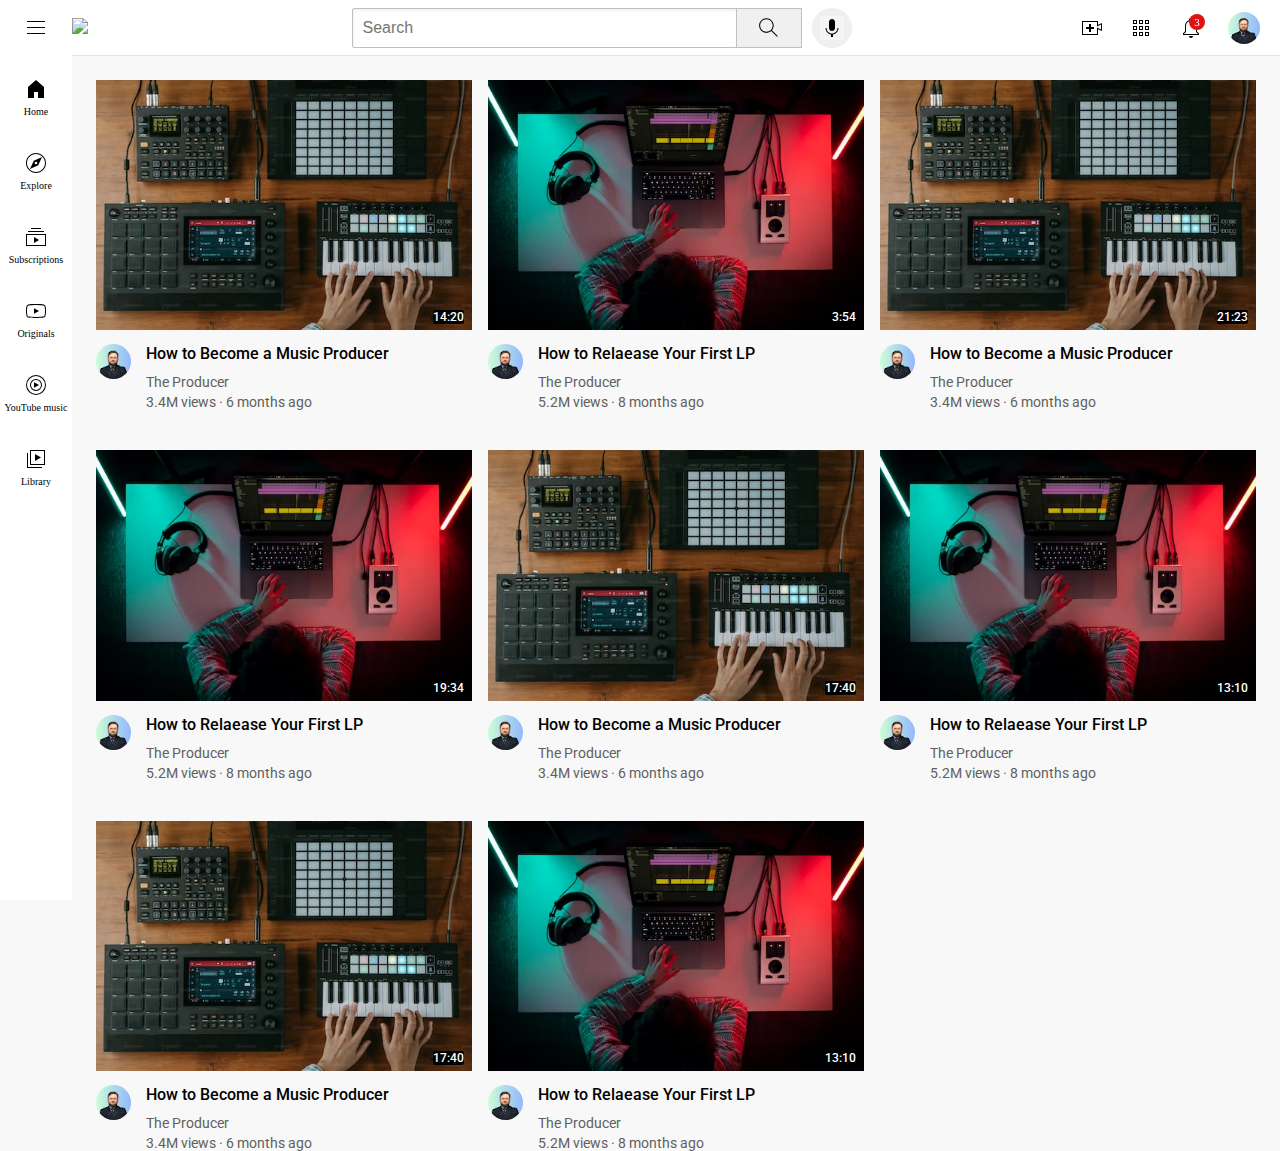
==== templates/index.html @ 8ea4e2fc "Updated" ====
<!DOCTYPE html>
<html lang="en">

<head>
    <meta charset="UTF-8">
    <meta name="viewport" content="width=device-width, initial-scale=1.0">
    <title>YouTube.com Clone</title>

    <link rel="preconnect" href="https://fonts.googleapis.com">
    <link rel="preconnect" href="https://fonts.gstatic.com" crossorigin>
    <link
        href="https://fonts.googleapis.com/css2?family=Poppins:wght@300;400;500;600;700;800&family=Roboto:wght@400;500;700&display=swap"
        rel="stylesheet">
    <link rel="stylesheet" href="/static/css/general.css">
    <link rel="stylesheet" href="/static/css/header.css">
    <link rel="stylesheet" href="/static/css/video.css">
    <link rel="stylesheet" href="/static/css/sidebar.css">
</head>

<body>

    <!-- Creating a header -->
    <!-- We can notice that they're being aligned vertically. 
    Because divs by default display block. So we need to set a flexbox-->
    <div class="header">
        <div class="left-section">
            <img class="hamburger-menu" src="/static/icons/hamburger-menu.svg">
            <img class="youtube-logo" src="static/icons/youtube-logo.svg">

        </div>
        <div class="middle-section">
            <!-- Creating a Search Bar -->
            <input class="search-bar" type="text" placeholder="Search">
            <button class="search-button">
                <img class="search-icon" src="/static/icons/search.svg">
                <!-- position absolute inside relative -->
                <div class="tooltip">Search</div>
            </button>
            <button class="voice-search-button">
                <img class="voice-search-icon" src="/static/icons/voice-search-icon.svg">
                <div class="tooltip">Search with your voice</div>
            </button>
            <!-- void element doesn't require a closing tag -->
        </div>
        <div class="right-section">
            <div class="upload-icon-container"><img class="upload-icon" src="/static/icons/upload.svg">
                <div class="tooltip">Create</div>
            </div>
            <div class="youtube-apps-icon-container">
                <img class="youtube-apps-icon" src="/static/icons/youtube-apps.svg">
                <div class="tooltip">Toolbar</div>
            </div>

            <!-- making the notofifcation on top of element is 
            position: absolute inside position relative -->
            <div class="notitfications-icon-container">
                <img class="notifications-icon" src="/static/icons/notifications.svg">
                <div class="tooltip">Notifications</div>
                <div class="notifications-count">3</div>
            </div>
            <img class="current-user-picture" src="/static/icons/me.jpeg">
        </div>
    </div>

    <!-- In HTML there are 3 types of elements.
    1. block element = takes up the entire line.
    2. inline-block element = only takes up as much space as 
    needed and doesn't take up the entire line.   
    3. inline element = appear within a line of text
    basically just text elements
    <div> = division = just a box
    <div> can contain other elements inside
    <div> = containers
    block element = take up the entire line in their container

 -->

    <div class="sidebar">
        <div class="sidebar-link">
            <img src="/static/icons/home.svg">
            <div>Home</div>
        </div>
        <div class="sidebar-link">
            <img src="/static/icons/explore.svg">
            <div>Explore</div>
        </div>
        <div class="sidebar-link">
            <img src="/static/icons/subscriptions.svg">
            <div>Subscriptions</div>
        </div>
        <div class="sidebar-link">
            <img src="/static/icons/originals.svg">
            <div>Originals</div>
        </div>
        <div class="sidebar-link">
            <img src="/static/icons/youtube-music.svg">
            <div>YouTube music</div>
        </div>
        <div class="sidebar-link">
            <img src="/static/icons/library.svg">
            <div>Library</div>
        </div>
    </div>


    <!-- creating a container for a grid -->
    <div class="video-grid">

        <div class="video-preview">
            <!-- Creating vertical layout -->
            <div class="thumbnail-row">
                <img class="thumbnail" src="/static/icons/music-production1.jpeg">
                <div class="video-time">14:20</div>
            </div>

            <!-- Creating a container -->
            <div class="video-info-grid">
                <!-- Creating horizontal layout -->
                <!-- Making inline-block so they will appear next to each other-->
                <div class="channel-picture">
                    <img class="profile-picture" src="/static/icons/me.jpeg" alt="">
                </div>
                <div class="video-info">
                    <p class="video-title"> How to Become a Music Producer </p>
                    <p class="video-author"> The Producer </p>
                    <p class="video-stats"> 3.4M views &#183; 6 months ago </p>
                </div>
            </div>
        </div>

        <div class="video-preview">
            <div class="thumbnail-row">
                <img class="thumbnail" src="/static/icons/music-production2.jpeg">
                <div class="video-time">3:54</div>
            </div>
            <div class="video-info-grid">
                <div class="channel-picture">
                    <img class="profile-picture" src="/static/icons/me.jpeg" alt="">
                </div>
                <div class="video-info">
                    <p class="video-title"> How to Relaease Your First LP</p>
                    <p class="video-author"> The Producer </p>
                    <p class="video-stats"> 5.2M views &#183; 8 months ago </p>
                </div>
            </div>
        </div>
        <div class="video-preview">
            <!-- Creating vertical layout -->
            <div class="thumbnail-row">
                <img class="thumbnail" src="/static/icons/music-production1.jpeg">
                <div class="video-time">21:23</div>
            </div>
            <!-- Creating a container -->
            <div class="video-info-grid">
                <!-- Creating horizontal layout -->
                <!-- Making inline-block so they will appear next to each other-->
                <div class="channel-picture">
                    <img class="profile-picture" src="/static/icons/me.jpeg" alt="">
                </div>
                <div class="video-info">
                    <p class="video-title"> How to Become a Music Producer </p>
                    <p class="video-author"> The Producer </p>
                    <p class="video-stats"> 3.4M views &#183; 6 months ago </p>
                </div>
            </div>
        </div>
        <div class="video-preview">
            <div class="thumbnail-row">
                <img class="thumbnail" src="/static/icons/music-production2.jpeg">
                <div class="video-time">19:34</div>
            </div>
            <div class="video-info-grid">
                <div class="channel-picture">
                    <img class="profile-picture" src="/static/icons/me.jpeg" alt="">
                </div>
                <div class="video-info">
                    <p class="video-title"> How to Relaease Your First LP</p>
                    <p class="video-author"> The Producer </p>
                    <p class="video-stats"> 5.2M views &#183; 8 months ago </p>
                </div>
            </div>
        </div>

        <div class="video-preview">
            <!-- Creating vertical layout -->
            <div class="thumbnail-row">
                <img class="thumbnail" src="/static/icons/music-production1.jpeg">
                <div class="video-time">17:40</div>
            </div>
            <!-- Creating a container -->
            <div class="video-info-grid">
                <!-- Creating horizontal layout -->
                <!-- Making inline-block so they will appear next to each other-->
                <div class="channel-picture">
                    <img class="profile-picture" src="/static/icons/me.jpeg" alt="">
                </div>
                <div class="video-info">
                    <p class="video-title"> How to Become a Music Producer </p>
                    <p class="video-author"> The Producer </p>
                    <p class="video-stats"> 3.4M views &#183; 6 months ago </p>
                </div>
            </div>
        </div>

        <div class="video-preview">
            <div class="thumbnail-row">
                <img class="thumbnail" src="/static/icons/music-production2.jpeg">
                <div class="video-time">13:10</div>
            </div>
            <div class="video-info-grid">
                <div class="channel-picture">
                    <img class="profile-picture" src="/static/icons/me.jpeg" alt="">
                </div>
                <div class="video-info">
                    <p class="video-title"> How to Relaease Your First LP</p>
                    <p class="video-author"> The Producer </p>
                    <p class="video-stats"> 5.2M views &#183; 8 months ago </p>
                </div>
            </div>
        </div>

        <div class="video-preview">
            <!-- Creating vertical layout -->
            <div class="thumbnail-row">
                <img class="thumbnail" src="/static/icons/music-production1.jpeg">
                <div class="video-time">17:40</div>
            </div>
            <!-- Creating a container -->
            <div class="video-info-grid">
                <!-- Creating horizontal layout -->
                <!-- Making inline-block so they will appear next to each other-->
                <div class="channel-picture">
                    <img class="profile-picture" src="/static/icons/me.jpeg" alt="">
                </div>
                <div class="video-info">
                    <p class="video-title"> How to Become a Music Producer </p>
                    <p class="video-author"> The Producer </p>
                    <p class="video-stats"> 3.4M views &#183; 6 months ago </p>
                </div>
            </div>
        </div>

        <div class="video-preview">
            <div class="thumbnail-row">
                <img class="thumbnail" src="/static/icons/music-production2.jpeg">
                <div class="video-time">13:10</div>
            </div>
            <div class="video-info-grid">
                <div class="channel-picture">
                    <img class="profile-picture" src="/static/icons/me.jpeg" alt="">
                </div>
                <div class="video-info">
                    <p class="video-title"> How to Relaease Your First LP</p>
                    <p class="video-author"> The Producer </p>
                    <p class="video-stats"> 5.2M views &#183; 8 months ago </p>
                </div>
            </div>
        </div>



    </div>
</body>

</html>
---- static/css/general.css ----
p {
    /* font stack */
    font-family: Roboto, Arial;
    /* removing default margin */
    margin-top: 0;
    margin-bottom: 0;
}

/* get rid off the margin */

body {
height: 900px;
margin: 0;
padding-top: 80px;
padding-left: 96px;
padding-right: 24px;
background-color: rgb(248, 248, 248);
}
---- static/css/header.css ----
/* .search-bar {
    display: block;
} */

/* I dont' actually need this block anymore. We use this to pust the search bar on a seperate line. 
Now the search bar is inside a bunch of divs. So the divs will create that separate line for us.
*/

/* Hight */

.header {
    height: 55px;
    display: flex;
    flex-direction: row;
    justify-content: space-between;
    z-index: 100;

    position: fixed;
    top: 0;
    left: 0;
    right: 0;

    background-color: white;
    border-bottom-width: 1px;
    border-bottom-style: solid;
    border-bottom-color: rgb(228, 228, 228) ;


}

/* Position sections */

.left-section {
    /* background-color: lightblue;
    width: 150px; */
    /* turning left section into a flexbox */
    display: flex;
    align-items: center;

    /* display: flex;
    flex-direction: row;
    align-items: start; */
}

.hamburger-menu {
    height: 24px;
    margin-left: 24px;
    margin-right: 24px;

}

.youtube-logo {
    height: 20px;
}

.middle-section {
    /* background-color: lightpink; */
    /* width: 150px; */
    /* make it stretch */
    flex: 1;
    margin-left: 70px;
    margin-right: 35px;
    /* limit the grid */
    max-width: 500px;
    /* distributing other sections within this section */

    /* align-items: center; */
    display: flex;
    align-items: center;
}

.search-bar {
    flex: 1;
    height: 36px;
    padding-left: 10px;
    font-size: 16px;
    /* border-width: 1px;
    border-style: solid;
    border-color: rgb(192, 192, 192); */
    border: 1px solid rgb(192, 192, 192);
    border-radius: 2px;
    width: 0;

    /* to display shadow inside the elemenet */
    box-shadow: inset 1px 2px 3px rgb(0, 0, 0, 0.05);

}

.search-bar::placeholder {
    font-size: 16px;
}

.search-button {
    height: 40px;
    width: 66px;
    background-color: rgb(240, 240, 240);
    border-width: 1px;
    border-style: solid;
    border-color: rgb(192, 192, 192);
    margin-left: -1px;
    margin-right: 10px;
    /* margin-left: 24px;
    margin-right: 24px; */
}

.search-button, .voice-search-button,
.upload-icon-container, 
.youtube-apps-icon-container,
.notitfications-icon-container {
    position: relative;
    display: flex;
    justify-content: center;
    align-items: center;
}

.search-button .tooltip,
.voice-search-button .tooltip,
.upload-icon-container .tooltip,
.youtube-apps-icon-container .tooltip,
.notitfications-icon-container .tooltip {
    position: absolute;
    background-color: gray;
    color: white;
    padding-top: 4px;
    padding-bottom: 4px;
    padding-left: 8px;
    padding-right: 8px;
    border-radius: 2px;
    font-size: 12px;
    bottom: -30px;
    opacity: 0;
    transition: opacity 0.15s;
    /* to disable the hover on this tooltip */
    pointer-events: none;
    white-space: nowrap;
}

.search-button:hover .tooltip,
.voice-search-button:hover .tooltip,
.upload-icon-container:hover .tooltip,
.youtube-apps-icon-container:hover .tooltip,
.notitfications-icon-container:hover .tooltip {
    opacity: 1;

}

.search-icon {
    height: 25px;
    /* margin-top: 4px; */

}

.voice-search-button {
    height: 40px;
    width: 40px;
    /* margin-left: 24px;
    margin-right: 24px; */
    border-radius: 20px;
    border: none;
    position: relative;
}

.voice-search-icon {
    height: 24px;
    /* margin-top: 4px; */
    background-color: rgb(245, 245, 245);

}

.right-section {
    /* background-color: lightblue; */
    width: 180px;
    margin-right: 20px;

    /* alining vertically in the center */
    display: flex;
    align-items: center;
    /* destributing elements evenly across the horizontal space  */
    justify-content: space-between;
    /* preventing items from shrinking */
    flex-shrink: 0;
}


/* resising icons on the right side */

.upload-icon {
    height: 24px;
}

.youtube-apps-icon {
    height: 24px;
}

.notifications-icon {
    height: 24px;
}

.notitfications-icon-container {
position: relative;
}

.notifications-count {
    position: absolute;
    top: -2px;
    right: -2px;
    background-color: rgb(225, 17, 17);
    color: white;
    font-size: 11px;
    padding-top: 2px;
    padding-bottom: 2px;
    padding-left: 5px;
    padding-right: 5px;
    border-radius: 10px;
}

.current-user-picture {
    height: 32px;
    border-radius: 16px;
}
---- static/css/video.css ----
/* 2. let's start by switching from inline-block => block */
.thumbnail {
    /* we mind notice that it doesn't resize, because we set a width */
    /* width: 300px; */
    width: 100%;
    /* display: block; */
    /* height: 300px; */
    /*to keep the shape of the image*/
    /* object-fit: contain;
    object-position: right;
    object-position: top;
    object-position: bottom; */

    /* to see what's happening*/

    /* border-width: 2px;
    border-style: solid;
    border-color: red; */
}

.video-title {
    /* width: 300px; */
    margin-top: 0;
    font-size: 16px;
    font-weight: 500;
    /* space between lines */
    line-height: 20px;
    margin-bottom: 10px;
}

.video-preview {
    /* we mind notice that it doesn't resize, because we set a width */
    /* width: 300px;
    display: inline-block;
    vertical-align: top;
    margin-right: 15px; */
}

/* Creating a grid */
.video-info-grid {
    display: grid;
    grid-template-columns: 50px 1fr;


}

/* We created a grid */
/* .channel-picture {
    display: inline-block;
    width: 50px;
    vertical-align: top;
    background-color: gray;
}

.video-info {
    display: inline-block;
    width: 200px;
    background-color: gray;
} */

.profile-picture {
    /* width: 50px; */
    /* takes entire space of the container */
    width: 35px;
    border-radius: 50px;
}

.thumbnail-row {
    margin-bottom: 10px;
    position: relative;

}

.video-author,
.video-stats {
    font-size: 14px;
    color: rgb(96, 96, 96);

}

.video-author {
    margin-bottom: 4px;
}

.video-grid {
    display: grid;
    grid-template-columns: 1fr 1fr 1fr;
    column-gap: 16px;
    row-gap: 40px;
}

/* To make responsive we use Medeia Query 
The CSS will only active if the screen size 
is 750px or less  as an example
*/
@media (max-width: 750px) {
    .video-grid {
        /*That means from a screen size of 0 to 750px
        we're only going to have 2 columns*/
        grid-template-columns: 1fr 1fr;

    }

}

@media (min-width: 751px) and (max-width: 1299px) {
    .video-grid {
        grid-template-columns: 1fr 1fr 1fr ;

    }

}

@media (min-width: 1300px) {
    .video-grid {
        grid-template-columns: 1fr 1fr 1fr 1fr;

    }

}
/* 1. let's start by switching from block => inline-block */
/* by default paragraphs are display block */
/* .video-author,
.video-stats {
    display: inline-block;
} */

.video-time {
    background-color: black;
    color: white;
    font-family: Roboto, Arial;
    font-size: 12px;
    font-weight: 500;

    /* we need position absolute inside relative */
    position: absolute;
    bottom: 10px;
    right: 8px;
    /* padding-top: 4px;
    padding-bottom: 4px;
    padding-left: 4px;
    padding-right: 4px;
    padding: 4px 4px 4xp 4px; */
    padding: 4xp;
    /*similar to margin*/
    /* margin: 4px 4px 4xp 4xp; */
    border-radius: 2px;

}
---- static/css/sidebar.css ----
.sidebar {
    /* with position fixed the element is no longer on the page 
    anymore and it doesn't have a background */
    position: fixed;
    left: 0;
    bottom: 0;
    top: 55px;
    background-color: white;
    width: 72px;
    z-index: 200;
    padding-top: 5px;

}

.sidebar-link {
    height: 74px;
    display: flex;
    /* when flex-direction: column; this 
    2 properties are switched*/
    justify-content: center;
    align-items: center;

    /* flex-direction: row; causes our 
    elements to be displayed horizontally
    
    flex-direction: column; displays 
    our elements vertically
    */
    flex-direction: column;
    cursor: pointer;
    font-size: 12px;

}

.sidebar-link:hover {
    background-color: rgb(235, 235, 235)
}

.sidebar-link img {
    height: 24px;
    /* vertical alignment*/
    align-items: center;
    /*horizontally cenetered*/
    margin-bottom: 5px;
}

.sidebar-link div {
    font-size: 10px;

}
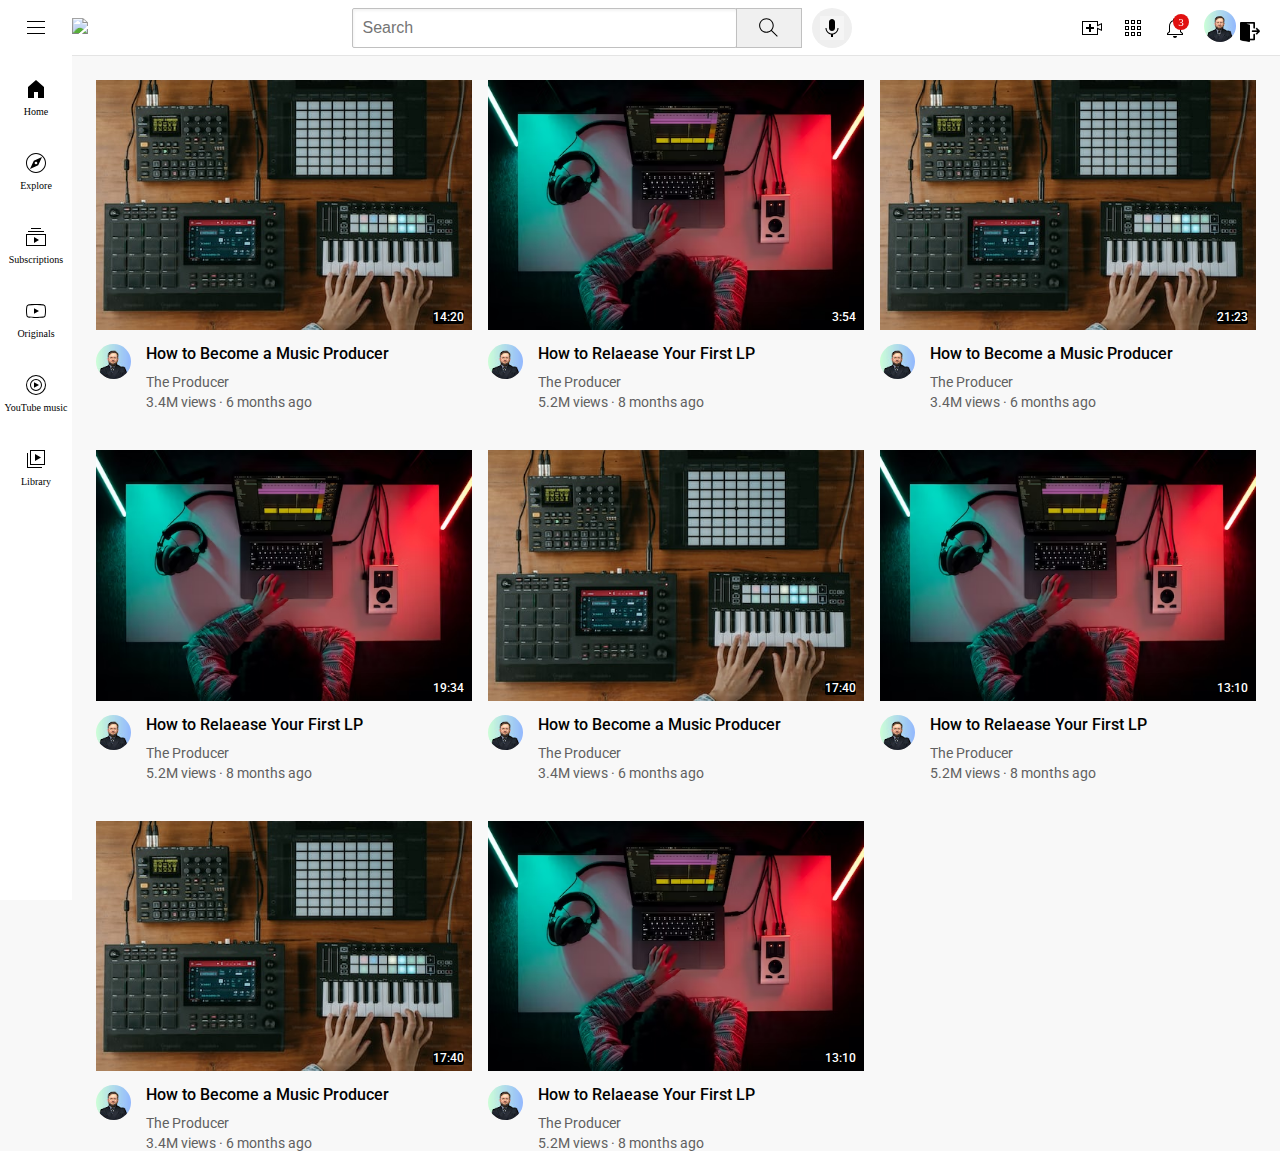
==== commit 3bb56fb7: "Updated" ====
--- a/templates/index.html
+++ b/templates/index.html
@@ -1,65 +1,77 @@
 <!DOCTYPE html>
 <html lang="en">
-
-<head>
-    <meta charset="UTF-8">
-    <meta name="viewport" content="width=device-width, initial-scale=1.0">
+  <head>
+    <meta charset="UTF-8" />
+    <meta name="viewport" content="width=device-width, initial-scale=1.0" />
     <title>YouTube.com Clone</title>
 
-    <link rel="preconnect" href="https://fonts.googleapis.com">
-    <link rel="preconnect" href="https://fonts.gstatic.com" crossorigin>
+    <link rel="preconnect" href="https://fonts.googleapis.com" />
+    <link rel="preconnect" href="https://fonts.gstatic.com" crossorigin />
     <link
-        href="https://fonts.googleapis.com/css2?family=Poppins:wght@300;400;500;600;700;800&family=Roboto:wght@400;500;700&display=swap"
-        rel="stylesheet">
-    <link rel="stylesheet" href="/static/css/general.css">
-    <link rel="stylesheet" href="/static/css/header.css">
-    <link rel="stylesheet" href="/static/css/video.css">
-    <link rel="stylesheet" href="/static/css/sidebar.css">
-</head>
-
-<body>
-
+      href="https://fonts.googleapis.com/css2?family=Poppins:wght@300;400;500;600;700;800&family=Roboto:wght@400;500;700&display=swap"
+      rel="stylesheet"
+    />
+    <link rel="stylesheet" href="/static/css/general.css" />
+    <link rel="stylesheet" href="/static/css/header.css" />
+    <link rel="stylesheet" href="/static/css/video.css" />
+    <link rel="stylesheet" href="/static/css/sidebar.css" />
+  </head>
+
+  <body>
     <!-- Creating a header -->
     <!-- We can notice that they're being aligned vertically. 
     Because divs by default display block. So we need to set a flexbox-->
     <div class="header">
-        <div class="left-section">
-            <img class="hamburger-menu" src="/static/icons/hamburger-menu.svg">
-            <img class="youtube-logo" src="static/icons/youtube-logo.svg">
-
-        </div>
-        <div class="middle-section">
-            <!-- Creating a Search Bar -->
-            <input class="search-bar" type="text" placeholder="Search">
-            <button class="search-button">
-                <img class="search-icon" src="/static/icons/search.svg">
-                <!-- position absolute inside relative -->
-                <div class="tooltip">Search</div>
-            </button>
-            <button class="voice-search-button">
-                <img class="voice-search-icon" src="/static/icons/voice-search-icon.svg">
-                <div class="tooltip">Search with your voice</div>
-            </button>
-            <!-- void element doesn't require a closing tag -->
-        </div>
-        <div class="right-section">
-            <div class="upload-icon-container"><img class="upload-icon" src="/static/icons/upload.svg">
-                <div class="tooltip">Create</div>
-            </div>
-            <div class="youtube-apps-icon-container">
-                <img class="youtube-apps-icon" src="/static/icons/youtube-apps.svg">
-                <div class="tooltip">Toolbar</div>
-            </div>
-
-            <!-- making the notofifcation on top of element is 
+      <div class="left-section">
+        <img class="hamburger-menu" src="/static/icons/hamburger-menu.svg" />
+        <img class="youtube-logo" src="static/icons/youtube-logo.svg" />
+      </div>
+      <div class="middle-section">
+        <!-- Creating a Search Bar -->
+        <input class="search-bar" type="text" placeholder="Search" />
+        <button class="search-button">
+          <img class="search-icon" src="/static/icons/search.svg" />
+          <!-- position absolute inside relative -->
+          <div class="tooltip">Search</div>
+        </button>
+        <button class="voice-search-button">
+          <img
+            class="voice-search-icon"
+            src="/static/icons/voice-search-icon.svg"
+          />
+          <div class="tooltip">Search with your voice</div>
+        </button>
+        <!-- void element doesn't require a closing tag -->
+      </div>
+      <div class="right-section">
+        <div class="upload-icon-container">
+          <img class="upload-icon" src="/static/icons/upload.svg" />
+          <div class="tooltip">Create</div>
+        </div>
+        <div class="youtube-apps-icon-container">
+          <img class="youtube-apps-icon" src="/static/icons/youtube-apps.svg" />
+          <div class="tooltip">Toolbar</div>
+        </div>
+
+        <!-- making the notofifcation on top of element is 
             position: absolute inside position relative -->
-            <div class="notitfications-icon-container">
-                <img class="notifications-icon" src="/static/icons/notifications.svg">
-                <div class="tooltip">Notifications</div>
-                <div class="notifications-count">3</div>
-            </div>
-            <img class="current-user-picture" src="/static/icons/me.jpeg">
-        </div>
+        <div class="notitfications-icon-container">
+          <img
+            class="notifications-icon"
+            src="/static/icons/notifications.svg"
+          />
+          <div class="tooltip">Notifications</div>
+          <div class="notifications-count">3</div>
+        </div>
+        <!-- <img class="current-user-picture" src="/static/icons/me.jpeg"> -->
+
+        <form action="/signout">
+          <img class="current-user-picture" src="/static/icons/me.jpeg" />
+          <input type="image" src="/static/icons/exit_icon.png" alt="Sign Out" width="20" height="20">
+          <!-- <input type="image" src="/static/icons/exit_icon.png" alt="Sign Out"> -->
+          <button class="sign-out-button">Sign Out</button>
+        </form>
+      </div>
     </div>
 
     <!-- In HTML there are 3 types of elements.
@@ -76,190 +88,184 @@
  -->
 
     <div class="sidebar">
-        <div class="sidebar-link">
-            <img src="/static/icons/home.svg">
-            <div>Home</div>
-        </div>
-        <div class="sidebar-link">
-            <img src="/static/icons/explore.svg">
-            <div>Explore</div>
-        </div>
-        <div class="sidebar-link">
-            <img src="/static/icons/subscriptions.svg">
-            <div>Subscriptions</div>
-        </div>
-        <div class="sidebar-link">
-            <img src="/static/icons/originals.svg">
-            <div>Originals</div>
-        </div>
-        <div class="sidebar-link">
-            <img src="/static/icons/youtube-music.svg">
-            <div>YouTube music</div>
-        </div>
-        <div class="sidebar-link">
-            <img src="/static/icons/library.svg">
-            <div>Library</div>
-        </div>
+      <div class="sidebar-link">
+        <img src="/static/icons/home.svg" />
+        <div>Home</div>
+      </div>
+      <div class="sidebar-link">
+        <img src="/static/icons/explore.svg" />
+        <div>Explore</div>
+      </div>
+      <div class="sidebar-link">
+        <img src="/static/icons/subscriptions.svg" />
+        <div>Subscriptions</div>
+      </div>
+      <div class="sidebar-link">
+        <img src="/static/icons/originals.svg" />
+        <div>Originals</div>
+      </div>
+      <div class="sidebar-link">
+        <img src="/static/icons/youtube-music.svg" />
+        <div>YouTube music</div>
+      </div>
+      <div class="sidebar-link">
+        <img src="/static/icons/library.svg" />
+        <div>Library</div>
+      </div>
     </div>
-
 
     <!-- creating a container for a grid -->
     <div class="video-grid">
-
-        <div class="video-preview">
-            <!-- Creating vertical layout -->
-            <div class="thumbnail-row">
-                <img class="thumbnail" src="/static/icons/music-production1.jpeg">
-                <div class="video-time">14:20</div>
-            </div>
-
-            <!-- Creating a container -->
-            <div class="video-info-grid">
-                <!-- Creating horizontal layout -->
-                <!-- Making inline-block so they will appear next to each other-->
-                <div class="channel-picture">
-                    <img class="profile-picture" src="/static/icons/me.jpeg" alt="">
-                </div>
-                <div class="video-info">
-                    <p class="video-title"> How to Become a Music Producer </p>
-                    <p class="video-author"> The Producer </p>
-                    <p class="video-stats"> 3.4M views &#183; 6 months ago </p>
-                </div>
-            </div>
-        </div>
-
-        <div class="video-preview">
-            <div class="thumbnail-row">
-                <img class="thumbnail" src="/static/icons/music-production2.jpeg">
-                <div class="video-time">3:54</div>
-            </div>
-            <div class="video-info-grid">
-                <div class="channel-picture">
-                    <img class="profile-picture" src="/static/icons/me.jpeg" alt="">
-                </div>
-                <div class="video-info">
-                    <p class="video-title"> How to Relaease Your First LP</p>
-                    <p class="video-author"> The Producer </p>
-                    <p class="video-stats"> 5.2M views &#183; 8 months ago </p>
-                </div>
-            </div>
-        </div>
-        <div class="video-preview">
-            <!-- Creating vertical layout -->
-            <div class="thumbnail-row">
-                <img class="thumbnail" src="/static/icons/music-production1.jpeg">
-                <div class="video-time">21:23</div>
-            </div>
-            <!-- Creating a container -->
-            <div class="video-info-grid">
-                <!-- Creating horizontal layout -->
-                <!-- Making inline-block so they will appear next to each other-->
-                <div class="channel-picture">
-                    <img class="profile-picture" src="/static/icons/me.jpeg" alt="">
-                </div>
-                <div class="video-info">
-                    <p class="video-title"> How to Become a Music Producer </p>
-                    <p class="video-author"> The Producer </p>
-                    <p class="video-stats"> 3.4M views &#183; 6 months ago </p>
-                </div>
-            </div>
-        </div>
-        <div class="video-preview">
-            <div class="thumbnail-row">
-                <img class="thumbnail" src="/static/icons/music-production2.jpeg">
-                <div class="video-time">19:34</div>
-            </div>
-            <div class="video-info-grid">
-                <div class="channel-picture">
-                    <img class="profile-picture" src="/static/icons/me.jpeg" alt="">
-                </div>
-                <div class="video-info">
-                    <p class="video-title"> How to Relaease Your First LP</p>
-                    <p class="video-author"> The Producer </p>
-                    <p class="video-stats"> 5.2M views &#183; 8 months ago </p>
-                </div>
-            </div>
-        </div>
-
-        <div class="video-preview">
-            <!-- Creating vertical layout -->
-            <div class="thumbnail-row">
-                <img class="thumbnail" src="/static/icons/music-production1.jpeg">
-                <div class="video-time">17:40</div>
-            </div>
-            <!-- Creating a container -->
-            <div class="video-info-grid">
-                <!-- Creating horizontal layout -->
-                <!-- Making inline-block so they will appear next to each other-->
-                <div class="channel-picture">
-                    <img class="profile-picture" src="/static/icons/me.jpeg" alt="">
-                </div>
-                <div class="video-info">
-                    <p class="video-title"> How to Become a Music Producer </p>
-                    <p class="video-author"> The Producer </p>
-                    <p class="video-stats"> 3.4M views &#183; 6 months ago </p>
-                </div>
-            </div>
-        </div>
-
-        <div class="video-preview">
-            <div class="thumbnail-row">
-                <img class="thumbnail" src="/static/icons/music-production2.jpeg">
-                <div class="video-time">13:10</div>
-            </div>
-            <div class="video-info-grid">
-                <div class="channel-picture">
-                    <img class="profile-picture" src="/static/icons/me.jpeg" alt="">
-                </div>
-                <div class="video-info">
-                    <p class="video-title"> How to Relaease Your First LP</p>
-                    <p class="video-author"> The Producer </p>
-                    <p class="video-stats"> 5.2M views &#183; 8 months ago </p>
-                </div>
-            </div>
-        </div>
-
-        <div class="video-preview">
-            <!-- Creating vertical layout -->
-            <div class="thumbnail-row">
-                <img class="thumbnail" src="/static/icons/music-production1.jpeg">
-                <div class="video-time">17:40</div>
-            </div>
-            <!-- Creating a container -->
-            <div class="video-info-grid">
-                <!-- Creating horizontal layout -->
-                <!-- Making inline-block so they will appear next to each other-->
-                <div class="channel-picture">
-                    <img class="profile-picture" src="/static/icons/me.jpeg" alt="">
-                </div>
-                <div class="video-info">
-                    <p class="video-title"> How to Become a Music Producer </p>
-                    <p class="video-author"> The Producer </p>
-                    <p class="video-stats"> 3.4M views &#183; 6 months ago </p>
-                </div>
-            </div>
-        </div>
-
-        <div class="video-preview">
-            <div class="thumbnail-row">
-                <img class="thumbnail" src="/static/icons/music-production2.jpeg">
-                <div class="video-time">13:10</div>
-            </div>
-            <div class="video-info-grid">
-                <div class="channel-picture">
-                    <img class="profile-picture" src="/static/icons/me.jpeg" alt="">
-                </div>
-                <div class="video-info">
-                    <p class="video-title"> How to Relaease Your First LP</p>
-                    <p class="video-author"> The Producer </p>
-                    <p class="video-stats"> 5.2M views &#183; 8 months ago </p>
-                </div>
-            </div>
-        </div>
-
-
-
+      <div class="video-preview">
+        <!-- Creating vertical layout -->
+        <div class="thumbnail-row">
+          <img class="thumbnail" src="/static/icons/music-production1.jpeg" />
+          <div class="video-time">14:20</div>
+        </div>
+
+        <!-- Creating a container -->
+        <div class="video-info-grid">
+          <!-- Creating horizontal layout -->
+          <!-- Making inline-block so they will appear next to each other-->
+          <div class="channel-picture">
+            <img class="profile-picture" src="/static/icons/me.jpeg" alt="" />
+          </div>
+          <div class="video-info">
+            <p class="video-title">How to Become a Music Producer</p>
+            <p class="video-author">The Producer</p>
+            <p class="video-stats">3.4M views &#183; 6 months ago</p>
+          </div>
+        </div>
+      </div>
+
+      <div class="video-preview">
+        <div class="thumbnail-row">
+          <img class="thumbnail" src="/static/icons/music-production2.jpeg" />
+          <div class="video-time">3:54</div>
+        </div>
+        <div class="video-info-grid">
+          <div class="channel-picture">
+            <img class="profile-picture" src="/static/icons/me.jpeg" alt="" />
+          </div>
+          <div class="video-info">
+            <p class="video-title">How to Relaease Your First LP</p>
+            <p class="video-author">The Producer</p>
+            <p class="video-stats">5.2M views &#183; 8 months ago</p>
+          </div>
+        </div>
+      </div>
+      <div class="video-preview">
+        <!-- Creating vertical layout -->
+        <div class="thumbnail-row">
+          <img class="thumbnail" src="/static/icons/music-production1.jpeg" />
+          <div class="video-time">21:23</div>
+        </div>
+        <!-- Creating a container -->
+        <div class="video-info-grid">
+          <!-- Creating horizontal layout -->
+          <!-- Making inline-block so they will appear next to each other-->
+          <div class="channel-picture">
+            <img class="profile-picture" src="/static/icons/me.jpeg" alt="" />
+          </div>
+          <div class="video-info">
+            <p class="video-title">How to Become a Music Producer</p>
+            <p class="video-author">The Producer</p>
+            <p class="video-stats">3.4M views &#183; 6 months ago</p>
+          </div>
+        </div>
+      </div>
+      <div class="video-preview">
+        <div class="thumbnail-row">
+          <img class="thumbnail" src="/static/icons/music-production2.jpeg" />
+          <div class="video-time">19:34</div>
+        </div>
+        <div class="video-info-grid">
+          <div class="channel-picture">
+            <img class="profile-picture" src="/static/icons/me.jpeg" alt="" />
+          </div>
+          <div class="video-info">
+            <p class="video-title">How to Relaease Your First LP</p>
+            <p class="video-author">The Producer</p>
+            <p class="video-stats">5.2M views &#183; 8 months ago</p>
+          </div>
+        </div>
+      </div>
+
+      <div class="video-preview">
+        <!-- Creating vertical layout -->
+        <div class="thumbnail-row">
+          <img class="thumbnail" src="/static/icons/music-production1.jpeg" />
+          <div class="video-time">17:40</div>
+        </div>
+        <!-- Creating a container -->
+        <div class="video-info-grid">
+          <!-- Creating horizontal layout -->
+          <!-- Making inline-block so they will appear next to each other-->
+          <div class="channel-picture">
+            <img class="profile-picture" src="/static/icons/me.jpeg" alt="" />
+          </div>
+          <div class="video-info">
+            <p class="video-title">How to Become a Music Producer</p>
+            <p class="video-author">The Producer</p>
+            <p class="video-stats">3.4M views &#183; 6 months ago</p>
+          </div>
+        </div>
+      </div>
+
+      <div class="video-preview">
+        <div class="thumbnail-row">
+          <img class="thumbnail" src="/static/icons/music-production2.jpeg" />
+          <div class="video-time">13:10</div>
+        </div>
+        <div class="video-info-grid">
+          <div class="channel-picture">
+            <img class="profile-picture" src="/static/icons/me.jpeg" alt="" />
+          </div>
+          <div class="video-info">
+            <p class="video-title">How to Relaease Your First LP</p>
+            <p class="video-author">The Producer</p>
+            <p class="video-stats">5.2M views &#183; 8 months ago</p>
+          </div>
+        </div>
+      </div>
+
+      <div class="video-preview">
+        <!-- Creating vertical layout -->
+        <div class="thumbnail-row">
+          <img class="thumbnail" src="/static/icons/music-production1.jpeg" />
+          <div class="video-time">17:40</div>
+        </div>
+        <!-- Creating a container -->
+        <div class="video-info-grid">
+          <!-- Creating horizontal layout -->
+          <!-- Making inline-block so they will appear next to each other-->
+          <div class="channel-picture">
+            <img class="profile-picture" src="/static/icons/me.jpeg" alt="" />
+          </div>
+          <div class="video-info">
+            <p class="video-title">How to Become a Music Producer</p>
+            <p class="video-author">The Producer</p>
+            <p class="video-stats">3.4M views &#183; 6 months ago</p>
+          </div>
+        </div>
+      </div>
+
+      <div class="video-preview">
+        <div class="thumbnail-row">
+          <img class="thumbnail" src="/static/icons/music-production2.jpeg" />
+          <div class="video-time">13:10</div>
+        </div>
+        <div class="video-info-grid">
+          <div class="channel-picture">
+            <img class="profile-picture" src="/static/icons/me.jpeg" alt="" />
+          </div>
+          <div class="video-info">
+            <p class="video-title">How to Relaease Your First LP</p>
+            <p class="video-author">The Producer</p>
+            <p class="video-stats">5.2M views &#183; 8 months ago</p>
+          </div>
+        </div>
+      </div>
     </div>
-</body>
-
-</html>+  </body>
+</html>
--- a/static/css/header.css
+++ b/static/css/header.css
@@ -27,6 +27,35 @@
 
 
 }
+
+/* Initially hide the sign-out button */
+.sign-out-button {
+    display: none;
+}
+
+/* Show the sign-out button when hovering over the user picture */
+.current-user-picture:hover + .sign-out-button {
+    display: inline-block;
+    width: 10px;
+    height: 10px;
+    margin: 10px auto;
+    justify-content: center;
+    /* display: block; */
+    color: #fff;
+    background-color: rgb(225, 17, 17);
+    font-size: 8px;
+    /* font-weight: bold; */
+    /* margin-top: 10px; */
+    /* padding-top: 20px; */
+    margin-bottom: 20px;
+    outline: none;
+    border: none;
+    border-radius: 5px;
+    transition: 0.2s ease-in;
+    cursor: pointer;
+}
+
+
 
 /* Position sections */
 
